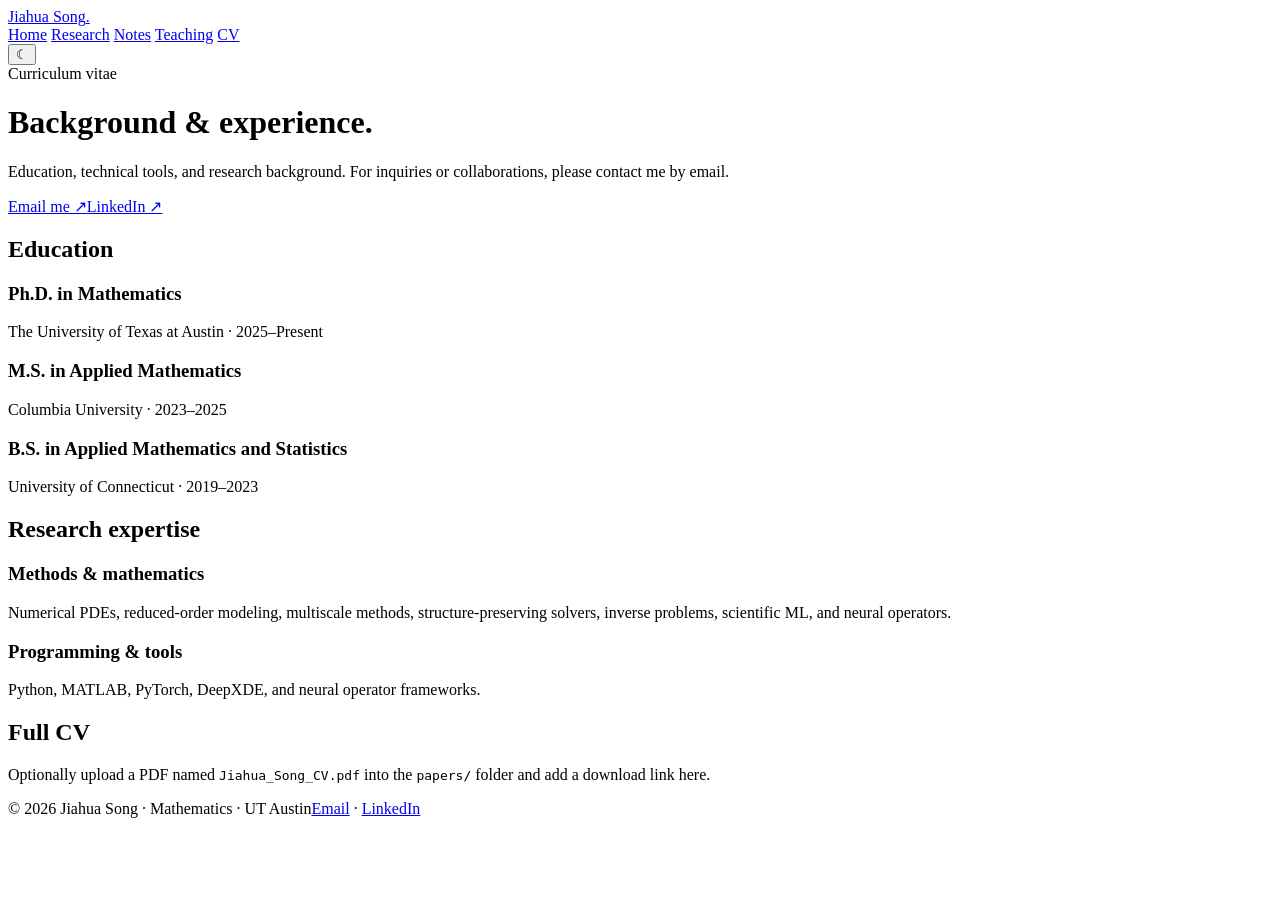
==== cv.html @ fa8d3ae1 "Rename jiahua-academic-site/cv.html to cv.html" ====
<!doctype html>
<html lang="en"><head>
<meta charset="utf-8"><meta name="viewport" content="width=device-width, initial-scale=1">
<meta name="description" content="Academic website of Jiahua Song, Ph.D. student in Mathematics at The University of Texas at Austin.">
<title>CV | Jiahua Song</title>
<link rel="stylesheet" href="assets/style.css"><link rel="icon" href="assets/favicon.svg" type="image/svg+xml">
<script>try{var t=localStorage.getItem('jiahua-site-theme');if(t)document.documentElement.setAttribute('data-theme',t)}catch(e){}</script>
</head><body>
<header class="topbar"><div class="wrap header-inner">
<a href="index.html" class="brand">Jiahua Song<span class="brand-dot">.</span></a>
<nav class="nav" aria-label="Main navigation"><a href="index.html">Home</a>
<a href="research.html">Research</a>
<a href="notes.html">Notes</a>
<a href="teaching.html">Teaching</a>
<a href="cv.html" class="active" aria-current="page">CV</a></nav>
<button class="theme-btn" type="button" data-theme-toggle aria-label="Toggle dark mode" title="Toggle light/dark theme">☾</button>
</div></header>
<main class="wrap"><div class="page-intro"><div class="eyebrow">Curriculum vitae</div><h1>Background & experience<span class="brand-dot">.</span></h1><p>Education, technical tools, and research background. For inquiries or collaborations, please contact me by email.</p><div class="links"><a class="button primary" href="mailto:jiahua.song@utexas.edu">Email me ↗</a><a class="button" href="https://www.linkedin.com/in/jiahuasong7/" target="_blank" rel="noopener noreferrer">LinkedIn ↗</a></div></div>
<section class="section"><div class="section-head"><h2>Education</h2></div><div class="timeline">
<div class="timeline-item"><h3>Ph.D. in Mathematics</h3><p>The University of Texas at Austin · 2025–Present</p></div>
<div class="timeline-item"><h3>M.S. in Applied Mathematics</h3><p>Columbia University · 2023–2025</p></div>
<div class="timeline-item"><h3>B.S. in Applied Mathematics and Statistics</h3><p>University of Connecticut · 2019–2023</p></div></div></section>
<section class="section"><div class="section-head"><h2>Research expertise</h2></div><div class="grid">
<div class="card"><h3>Methods & mathematics</h3><p>Numerical PDEs, reduced-order modeling, multiscale methods, structure-preserving solvers, inverse problems, scientific ML, and neural operators.</p></div>
<div class="card"><h3>Programming & tools</h3><p>Python, MATLAB, PyTorch, DeepXDE, and neural operator frameworks.</p></div>
</div></section>
<section class="section"><div class="section-head"><h2>Full CV</h2></div><p>Optionally upload a PDF named <code>Jiahua_Song_CV.pdf</code> into the <code>papers/</code> folder and add a download link here.</p></section></main>
<footer class="foot"><div class="wrap foot-inner"><span>© 2026 Jiahua Song · Mathematics · UT Austin</span><span><a href="mailto:jiahua.song@utexas.edu">Email</a> · <a href="https://www.linkedin.com/in/jiahuasong7/" target="_blank" rel="noopener noreferrer">LinkedIn</a></span></div></footer>
<script src="assets/site.js" defer></script></body></html>
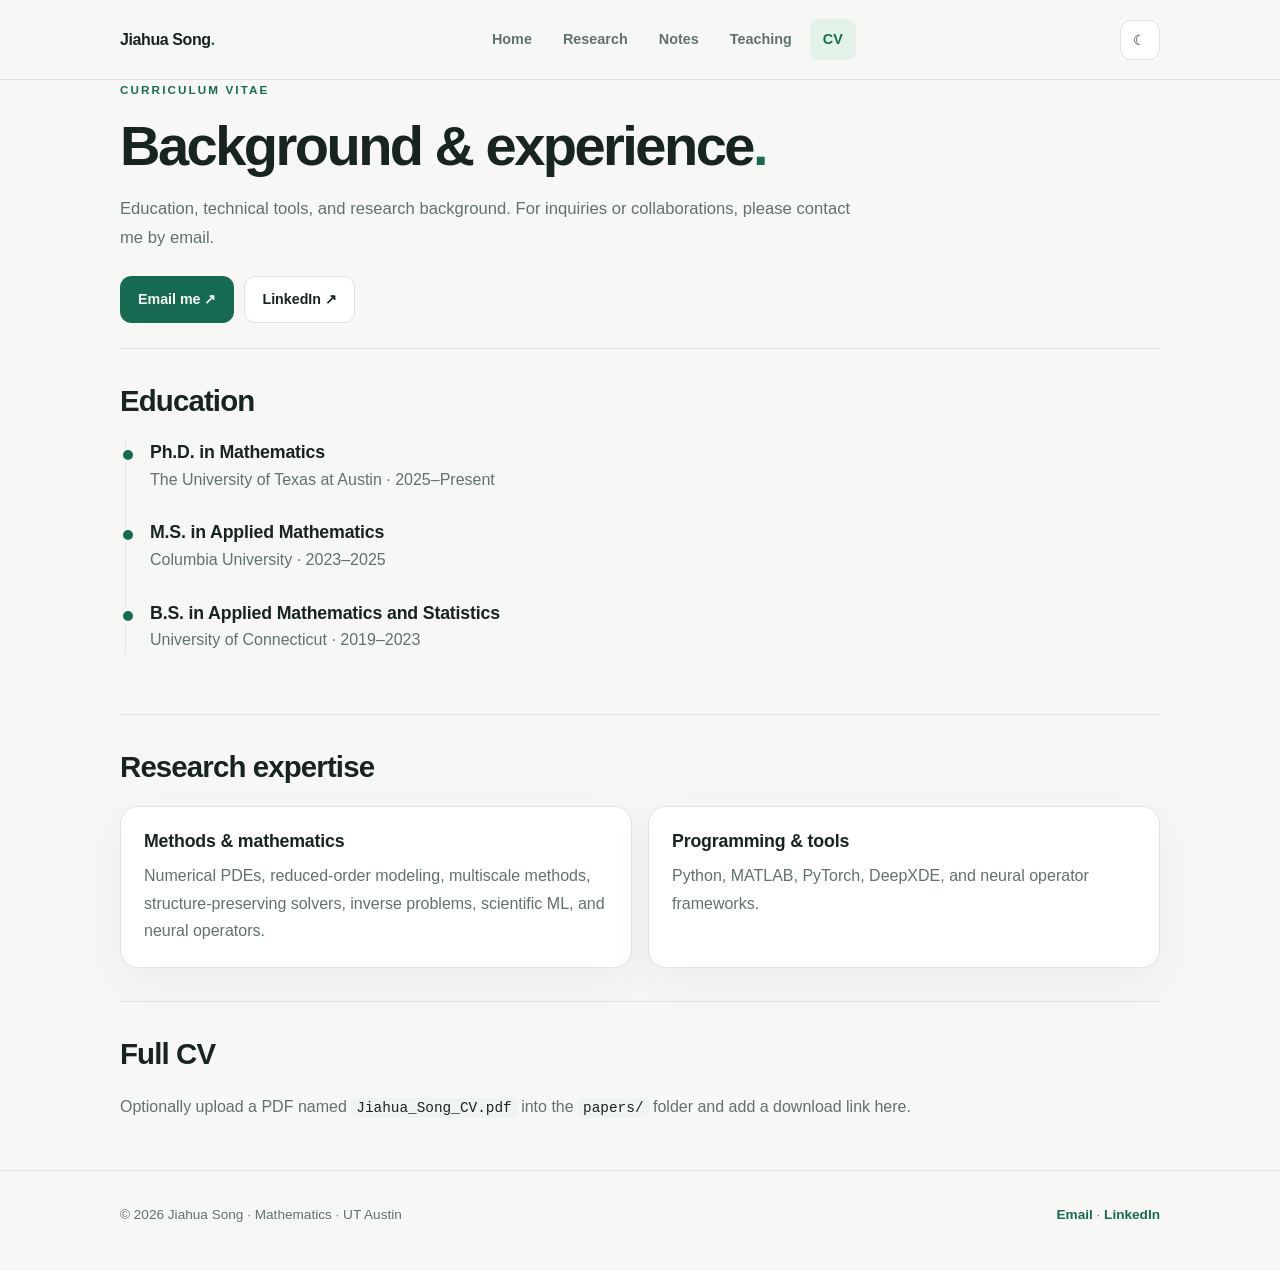
==== commit 39bef389: "Add files via upload" ====
--- a/cv.html
+++ b/cv.html
@@ -26,4 +26,4 @@
 </div></section>
 <section class="section"><div class="section-head"><h2>Full CV</h2></div><p>Optionally upload a PDF named <code>Jiahua_Song_CV.pdf</code> into the <code>papers/</code> folder and add a download link here.</p></section></main>
 <footer class="foot"><div class="wrap foot-inner"><span>© 2026 Jiahua Song · Mathematics · UT Austin</span><span><a href="mailto:jiahua.song@utexas.edu">Email</a> · <a href="https://www.linkedin.com/in/jiahuasong7/" target="_blank" rel="noopener noreferrer">LinkedIn</a></span></div></footer>
-<script src="assets/site.js" defer></script></body></html>
+<script src="assets/site.js" defer></script></body></html>
--- a/assets/style.css
+++ b/assets/style.css
@@ -0,0 +1,6 @@
+/* Jiahua Song — simple, accessible academic website */
+:root{color-scheme:light;--bg:#f7f8f6;--surface:#fff;--surface-alt:#f0f4f1;--text:#18241e;--muted:#61726a;--line:#dce5df;--accent:#176b52;--accent-soft:#e2f2e9;--radius:18px;--shadow:0 14px 44px rgba(28,46,34,.055)}
+:root[data-theme="dark"]{color-scheme:dark;--bg:#111a18;--surface:#182420;--surface-alt:#20312a;--text:#e9f1e9;--muted:#a2b4a8;--line:#33473c;--accent:#80d9ab;--accent-soft:#243d31;--shadow:0 14px 44px rgba(0,0,0,.12)}
+*{box-sizing:border-box}html{scroll-behavior:smooth}body{margin:0;background:var(--bg);color:var(--text);font:16px/1.72 -apple-system,BlinkMacSystemFont,"Segoe UI",Inter,Arial,sans-serif}a{color:var(--accent);text-decoration:none}a:hover{text-decoration:underline}a:focus-visible,button:focus-visible{outline:3px solid var(--accent);outline-offset:3px}h1,h2,h3,p{margin-top:0}h1{letter-spacing:-.045em;line-height:1.14;font-size:clamp(2.45rem,5vw,4.05rem)}h2{letter-spacing:-.03em;line-height:1.3;font-size:clamp(1.35rem,2.3vw,1.9rem)}h3{font-size:1.11rem;line-height:1.4;letter-spacing:-.01em}p{color:var(--muted)}.wrap{max-width:1100px;padding:0 30px;margin:0 auto}.topbar{position:sticky;top:0;z-index:20;background:var(--bg);border-bottom:1px solid var(--line);backdrop-filter:blur(14px)}.header-inner{min-height:79px;display:flex;align-items:center;gap:24px;justify-content:space-between}.brand{font-weight:800;color:var(--text);letter-spacing:-.025em;white-space:nowrap}.brand:hover{text-decoration:none}.brand-dot{color:var(--accent)}.nav{display:flex;align-items:center;gap:5px;flex-wrap:wrap}.nav a{display:inline-block;color:var(--muted);font-size:.9rem;font-weight:600;padding:8px 13px;border-radius:9px}.nav a.active,.nav a:hover{background:var(--accent-soft);color:var(--accent);text-decoration:none}.theme-btn{font-size:.85rem;min-width:40px;min-height:40px;border:1px solid var(--line);background:var(--surface);color:var(--text);border-radius:11px;cursor:pointer}.theme-btn:hover{border-color:var(--accent)}main{padding:64px 0 86px}.eyebrow{color:var(--accent);text-transform:uppercase;letter-spacing:.18em;font-size:.73rem;font-weight:800;margin-bottom:14px}.hero{display:grid;grid-template-columns:minmax(0,1fr) 248px;gap:50px;align-items:center;padding:23px 0 64px}.hero h1{margin-bottom:13px}.hero .role{font-size:1.11rem;color:var(--text);font-weight:600;margin-bottom:13px}.hero .summary{font-size:1.045rem;max-width:630px}.portrait{aspect-ratio:4/4.7;border-radius:22px;border:1px solid var(--line);background:linear-gradient(145deg,var(--accent-soft),var(--surface-alt));display:flex;align-items:center;justify-content:center;overflow:hidden;box-shadow:var(--shadow);position:relative}.portrait img{width:100%;height:100%;object-fit:cover;display:block}.portrait .initials{font-size:4.7rem;font-weight:800;letter-spacing:-.1em;color:var(--accent)}.links{display:flex;gap:10px;flex-wrap:wrap;margin-top:24px}.button{display:inline-flex;align-items:center;justify-content:center;gap:8px;padding:10px 17px;border:1px solid var(--line);border-radius:11px;color:var(--text);background:var(--surface);font-size:.89rem;font-weight:700}.button:hover{border-color:var(--accent);color:var(--accent);text-decoration:none}.button.primary{background:var(--accent);color:var(--bg);border-color:var(--accent)}.button.primary:hover{opacity:.87}.section{padding:33px 0;border-top:1px solid var(--line)}.section-head{display:flex;align-items:baseline;justify-content:space-between;gap:18px;flex-wrap:wrap;margin-bottom:20px}.section-head h2{margin:0}.section-head a{font-size:.87rem;font-weight:700}.grid{display:grid;grid-template-columns:repeat(2,minmax(0,1fr));gap:16px}.card{padding:22px 23px;border:1px solid var(--line);border-radius:var(--radius);background:var(--surface);box-shadow:var(--shadow);min-width:0}.card h3{margin-bottom:8px}.card p:last-child{margin-bottom:0}.card a.stretched{color:var(--text)}.card a.stretched:hover{color:var(--accent)}.kicker{color:var(--accent);font-size:.72rem;font-weight:800;letter-spacing:.13em;text-transform:uppercase;margin-bottom:10px}.tags{display:flex;flex-wrap:wrap;gap:7px;margin-top:13px}.tag{display:inline-flex;background:var(--accent-soft);border:1px solid transparent;color:var(--accent);border-radius:7px;padding:3px 9px;font-size:.75rem;font-weight:700}.feature{border-left:3px solid var(--accent);padding:6px 0 6px 21px;margin:17px 0 24px}.feature p{margin:0}.page-intro{padding-bottom:25px;max-width:750px}.page-intro h1{font-size:clamp(2.2rem,4.4vw,3.5rem);margin-bottom:17px}.page-intro p{font-size:1.04rem}.project{margin:0 0 18px}.meta{font-size:.85rem;color:var(--muted);margin-bottom:13px}.meta strong{color:var(--text)}.stack{display:grid;gap:14px}.muted{color:var(--muted)}.bullets{padding-left:20px;color:var(--muted)}.bullets li{margin-bottom:7px}.note-row{padding:16px 0;display:flex;justify-content:space-between;align-items:center;gap:14px;border-bottom:1px solid var(--line)}.note-row strong{display:block;font-size:.94rem}.note-row p{font-size:.84rem;margin:2px 0 0}.pill{border-radius:999px;padding:3px 9px;color:var(--muted);border:1px solid var(--line);font-size:.73rem;white-space:nowrap}.pill.live{background:var(--accent-soft);color:var(--accent);border-color:transparent}.timeline{border-left:1px solid var(--line);margin-left:5px;padding-left:24px}.timeline-item{position:relative;margin:0 0 27px}.timeline-item:before{content:"";position:absolute;left:-30px;top:7px;width:10px;height:10px;border-radius:50%;background:var(--accent);border:3px solid var(--bg)}.timeline-item h3{margin-bottom:1px}.timeline-item p{margin-bottom:0}.foot{padding:32px 0 45px;border-top:1px solid var(--line);font-size:.85rem;color:var(--muted)}.foot-inner{display:flex;justify-content:space-between;gap:12px;flex-wrap:wrap}.foot a{font-weight:600}.small{font-size:.83rem}.notice{padding:13px 17px;background:var(--surface-alt);border-radius:10px;border:1px solid var(--line);color:var(--muted);font-size:.88rem}.linkarrow:after{content:" ↗";font-size:.8em}code{font-size:.9em;background:var(--surface-alt);padding:2px 5px;border-radius:4px;color:var(--text)}
+@media (max-width:750px){.wrap{padding:0 19px}.header-inner{padding:11px 0;min-height:0;flex-wrap:wrap;gap:8px}.brand{margin-right:auto}.nav{order:3;overflow-x:auto;width:100%;flex-wrap:nowrap;scrollbar-width:none}.nav a{padding:6px 10px;font-size:.84rem;white-space:nowrap}.hero{grid-template-columns:minmax(0,1fr) 110px;gap:15px;padding:9px 0 45px;align-items:start}.hero h1{font-size:2.55rem}.portrait{border-radius:13px;margin-top:22px}.portrait .initials{font-size:2.15rem}.grid{grid-template-columns:1fr}.card{padding:19px}.section{padding:25px 0}main{padding:38px 0 60px}.hero .summary{font-size:.96rem}}
+@media (max-width:400px){.hero{grid-template-columns:1fr}.portrait{width:112px;height:132px;margin:0 0 8px;grid-row:1}.hero .role{font-size:1rem}}@media(prefers-reduced-motion:reduce){html{scroll-behavior:auto}}
